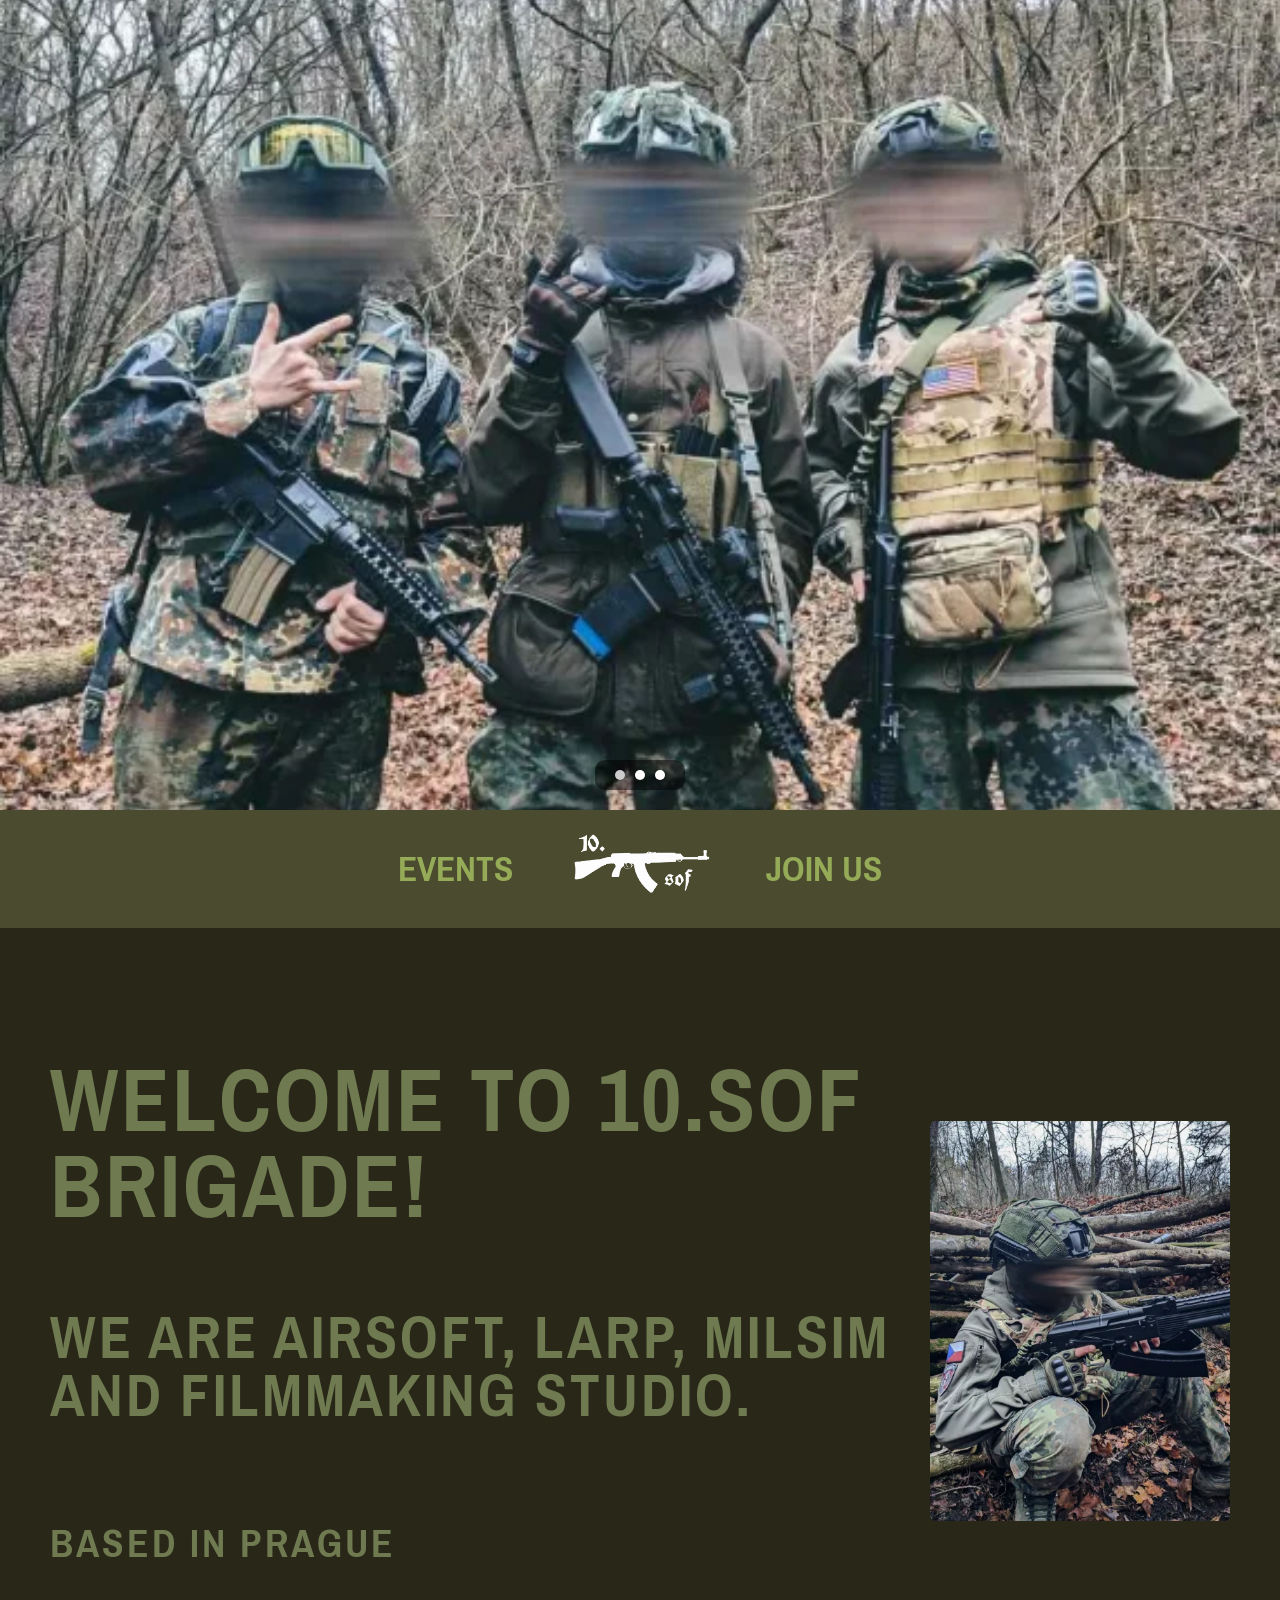
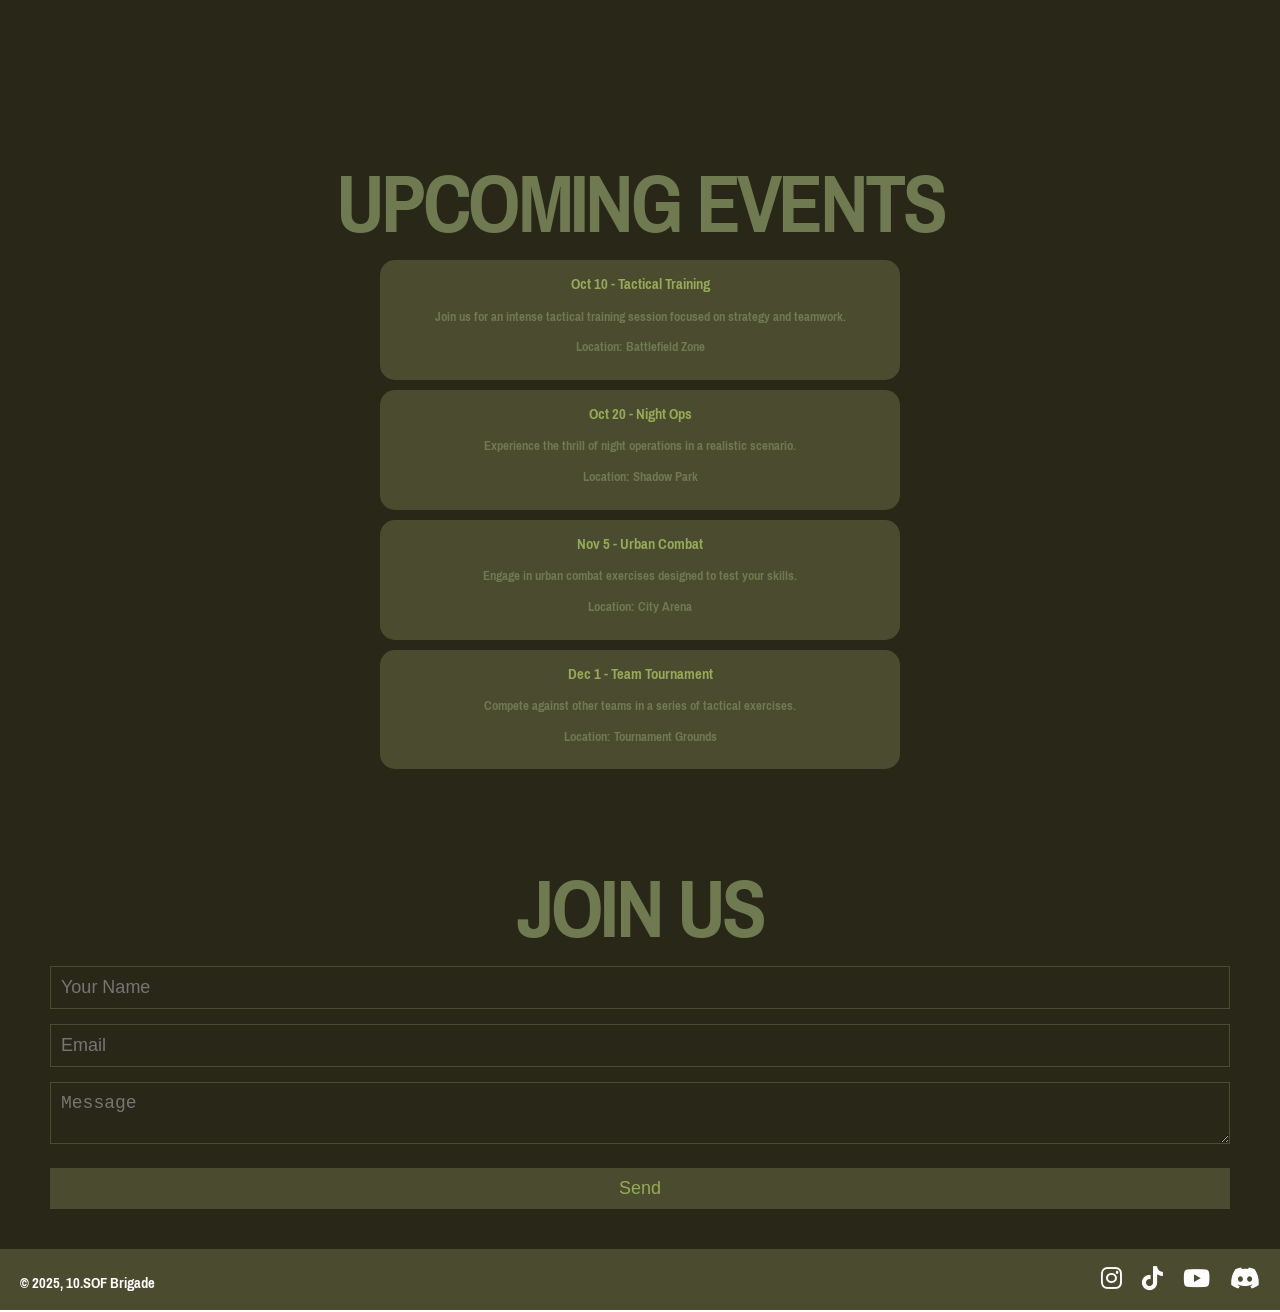
==== WEB/index.html @ 23f2dcd2 "Initial commit" ====
<!DOCTYPE html>
<html lang="en">
<head>
    <meta charset="UTF-8">
    <meta name="viewport" content="width=device-width, initial-scale=1.0">
    <title>10.SOF Brigade</title>
    <link rel="stylesheet" href="styles.css">
    <!-- Add Font Awesome -->
    <link rel="stylesheet" href="https://cdnjs.cloudflare.com/ajax/libs/font-awesome/6.0.0-beta3/css/all.min.css">
</head>
<body>
 <header>
   <div class="slideshow">
     <img src="test.webp" alt="Slideshow 1">
     <img src="Pasted image.png" alt="Slideshow 2">
     <img src="banner1.jpg" alt="Slideshow 3">
     <div class="dots">
       <span class="dot" onclick="currentSlide(1)"></span>
       <span class="dot" onclick="currentSlide(2)"></span>
       <span class="dot" onclick="currentSlide(3)"></span>
     </div>
   </div>
 </header>
 <nav>
   <ul>
     <li>EVENTS</li>
     <li>
       <!-- Image for the logo -->
       <img src="LOGO_TRANSPARENT.png" alt="10.SOF Brigade Logo" class="logo">
     </li>
     <li>JOIN US</li>
   </ul>
 </nav>
 <main>
   <section class="intro">
     <div class="intro-text">
       <h1>WELCOME TO 10.SOF BRIGADE!</h1>
       <p>
         WE ARE AIRSOFT, LARP, MILSIM AND FILMMAKING STUDIO.
         <h6>BASED IN PRAGUE</h6>
       </p>
     </div>
     <img src="SEBA_RELOAD.webp" alt="Profile Picture" class="about-img">
   </section>
   <section class="events">
     <h2>Upcoming Events</h2>
     <p></p>
     <div class="event" style="background-color: #4A4B2F;">
       <h3>Oct 10 - Tactical Training</h3>
       <p>Join us for an intense tactical training session focused on strategy and teamwork.</p>
       <p>Location: Battlefield Zone</p>
     </div>
     <div class="event" style="background-color: #4A4B2F;">
       <h3>Oct 20 - Night Ops</h3>
       <p>Experience the thrill of night operations in a realistic scenario.</p>
       <p>Location: Shadow Park</p>
     </div>
     <div class="event" style="background-color: #4A4B2F;">
       <h3>Nov 5 - Urban Combat</h3>
       <p>Engage in urban combat exercises designed to test your skills.</p>
       <p>Location: City Arena</p>
     </div>
     <div class="event" style="background-color: #4A4B2F;">
       <h3>Dec 1 - Team Tournament</h3>
       <p>Compete against other teams in a series of tactical exercises.</p>
       <p>Location: Tournament Grounds</p>
     </div>
   </section>
   <section class="join-us">
     <h2>Join Us</h2>
     <p> </p>
     <form>
       <input type="text" name="name" placeholder="Your Name" required>
       <input type="email" name="email" placeholder="Email" required>
       <textarea name="message" placeholder="Message" required></textarea>
       <button type="submit">Send</button>
     </form>
   </section>
 </main>
 <footer>
    <div class="footer-content">
        <div class="copyright">
          &copy; 2025, 10.SOF Brigade
        </div>
        <div class="social-media">
          <ul>
            <li><a href="https://www.instagram.com/10.sof_brigade/" target="_blank"><i class="fab fa-instagram"></i></a></li>
            <li><a href="https://www.tiktok.com/@10._s.o.f_brigade" target="_blank"><i class="fab fa-tiktok"></i></a></li>
            <li><a href="https://www.youtube.com/@10_sof_brigade/shorts" target="_blank"><i class="fab fa-youtube"></i></a></li>
            <li><a href="https://discord.com/channels/1105069138646409256/1105069138646409262" target="_blank"><i class="fab fa-discord"></i></a></li>
          </ul>
        </div>
      </div>
 </footer>
 <script>
let slideIndex = 1;
showSlides(slideIndex);

function currentSlide(n) {
  showSlides(slideIndex = n);
}

function showSlides(n) {
  let i;
  let slides = document.querySelectorAll('.slideshow img');
  let dots = document.querySelectorAll('.dot');
  
  if (n > slides.length) {
    slideIndex = 1;
  }
  if (n < 1) {
    slideIndex = slides.length;
  }
  
  slides.forEach((slide) => {
    slide.style.display = "none";
  });
  
  dots.forEach((dot) => {
    dot.className = dot.className.replace(" active", "");
  });
  
  slides[slideIndex - 1].style.display = "block";
  dots[slideIndex - 1].className += " active";
}
 </script>
</body>
</html>
---- WEB/styles.css ----
@import url('https://fonts.googleapis.com/css2?family=Pragati+Narrow:wght@700&display=swap');

body {
    font-family: 'Pragati Narrow', sans-serif;
    font-weight: 700;
    font-style: normal;
    margin: 0;
    padding: 0;
    overflow-x: hidden; /* Prevent horizontal scroll */
  }

header {
    text-align: center;
    color: white
}

.slideshow {
    position: relative;
    width: 100%;
    height: 90vh; /* Adjust height if necessary for your design */
    overflow: hidden;
  }

.slideshow img {
    width: 100%;
    height: 100vh;
    object-fit: cover; /* Maintains aspect ratio and fills the slider */
    object-position: center; /* Centers the image within the slider */
    display: none;
  }
  
  .slideshow img:first-child {
    display: block;
  }

.dots {
    position: absolute;
    bottom: 20px;
    left: 50%;
    transform: translateX(-50%);
    display: flex;
    justify-content: center;
    background-color: rgba(0, 0, 0, 0.5); /* Black with 50% opacity */
    padding: 10px 15px; /* Add some padding to make space for the dots */
    border-radius: 10px; /* Slight rounded corners */
  }
  
  .dot {
    height: 10px;
    width: 10px;
    margin: 0 5px;
    background-color: #ffffff;
    border-radius: 50%;
    display: inline-block;
    cursor: pointer;
    transition: background-color 0.3s ease;
  }
  
  .active, .dot:hover {
    background-color: #ccc;
  }

nav ul {
    list-style-type: none;
    padding: 0;
    margin: 0;
    display: flex;
    justify-content: center;
    align-items: center;
    background-color: #4A4B2F;
  }
  
  nav ul li {
    padding: 9px 9px;
    color: #95ab57;
    font-size: 3Vw;
  }
  
  nav ul li img.logo {
    max-height: 100px; /* Adjust the height as necessary */
    margin: 0 20px; /* Space between the logo and text */
    vertical-align: middle;
  }

main {

    background-color: #292818;
}

.intro {
    display: flex;
    flex-direction: column;
    align-items: center;
    text-align: left;
    padding: 50px;
    background-color: #292818;
}

.intro-text {
    font-size: 5vw;
    font-weight: 700;
    line-height: 0.9;
    letter-spacing: 3px;
    text-transform: uppercase;
    max-width: 1280px;
    margin: 0 auto;
    color: #6F7A51;
}


.intro img {
    max-width: 100%;
    height: auto;
    border-radius: 5px;
    margin-top: 20px;
}

@media (min-width: 768px) {
    .intro {
        flex-direction: row;
        justify-content: space-between;
    }

    .intro img {
        width: 300px;
        height: auto;
        margin-left: 20px;
        margin-top: 0;
    }
}

h2 {
    font-size: 7vw;
    font-weight: 700;
    line-height: 0.9;
    letter-spacing: -0.04em;
    text-transform: uppercase;
    text-align: center;
    max-width: 1280px;
    margin: 0 auto;

}

.events {
    text-align: center;
    padding: 50px;
    color: #6F7A51;
}

.event {

    margin: 10px auto;

    padding: 10px;

    border-radius: 15px;

    width: 80%;

    max-width: 500px;

    color: #6F7A51;

    font-size: 14px; /* Smaller font size */

    line-height: 1.2; /* Ensure readability */

}


.events h3 {

    font-size: 16px; /* Reduced font size for headings */

    margin: 5px 0; /* Smaller margins */
    color: #95ab57;

}

.join-us {
    background-color: #292818;
    color: #6F7A51;
    text-align: center;
    padding: 50px;
    margin: -10px;
  }
  
  .join-us form {
    max-width: 100%; /* Let the form occupy full available width */
    margin: 0 auto; /* Center the form horizontally */
    padding: 0 10px; /* Uniform horizontal padding for consistency */
    box-sizing: border-box; /* Include padding and border in element's total width/height */
  }
  
  .join-us input, .join-us textarea {
    width: 100%;
    padding: 10px;
    margin-bottom: 15px;
    border: 1px solid #4A4B2F;
    background-color: transparent;
    color: #95ab57;
    font-size: 18px;
    box-sizing: border-box; /* Include padding/border in width calculation */
  }
  
  .join-us button {
    width: 100%; /* Ensures button occupies full form width */
    padding: 10px;
    background-color: #4A4B2F;
    color: #95ab57;
    font-size: 18px;
    border: none;
    cursor: pointer;
    transition: background-color 0.3s ease;
    box-sizing: border-box; /* Include padding/border in width calculation */
  }
  
  .join-us button:hover {
    background-color: #364022;
  }

footer {
    background-color: #4A4B2F;
    padding: 10px 20px; /* Adding some padding */
    color: white;
    display: flex;
    justify-content: space-between; /* Space between copyright and social media */
    align-items: center;
  }
  
  .footer-content {
    display: flex;
    justify-content: space-between;
    width: 100%;
  }
  
  footer .copyright {
    font-size: 1rem; /* Adjust font size */
    margin-top: 10px;
  }
  
  footer .social-media ul {
    list-style: none;
    padding: 0;
    margin: 0;
    display: flex;
    justify-content: flex-end;
    gap: 20px;
  }
  
  footer .social-media ul li {
    display: inline;
    margin: 0;
  }
  
  footer .social-media ul li a {
    color: white;
    font-size: 1.5rem;
    transition: color 0.3s ease;
  }
  
  footer .social-media ul li a:hover {
    color: #95ab57;
  }
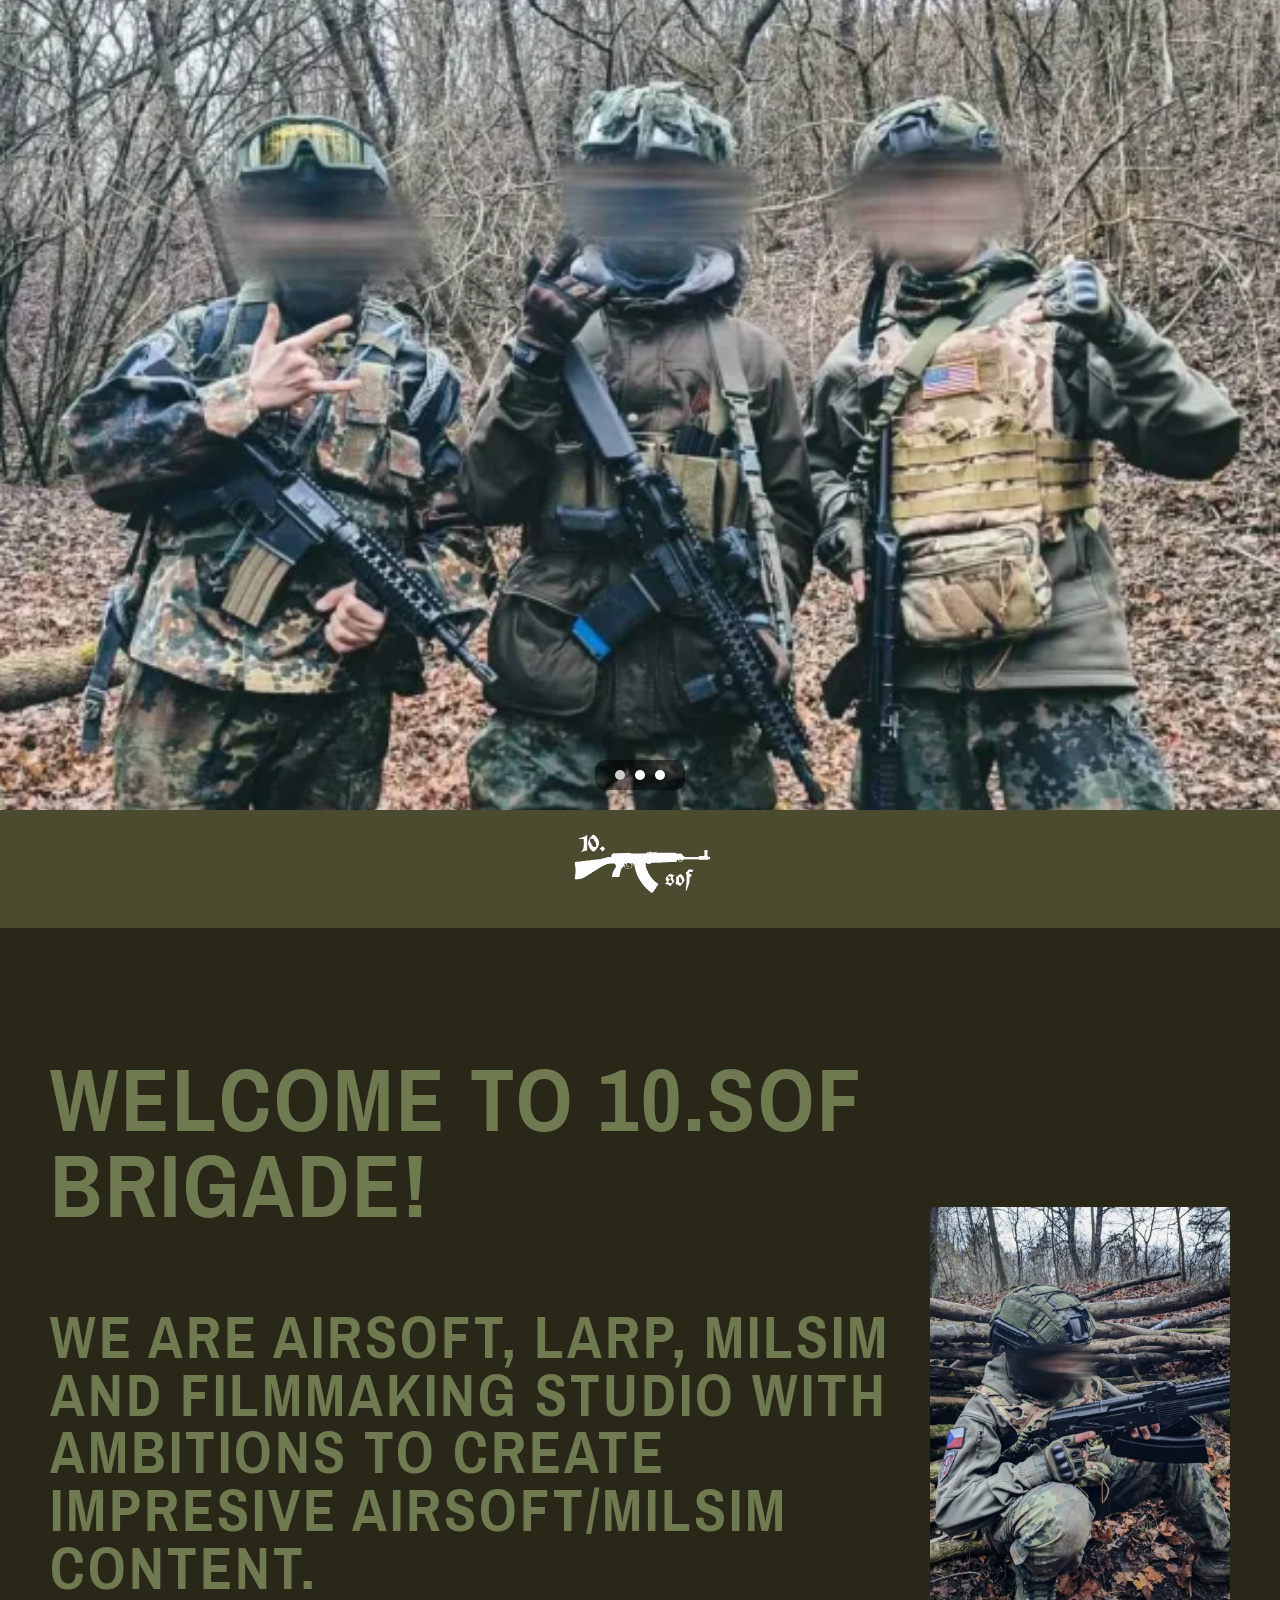
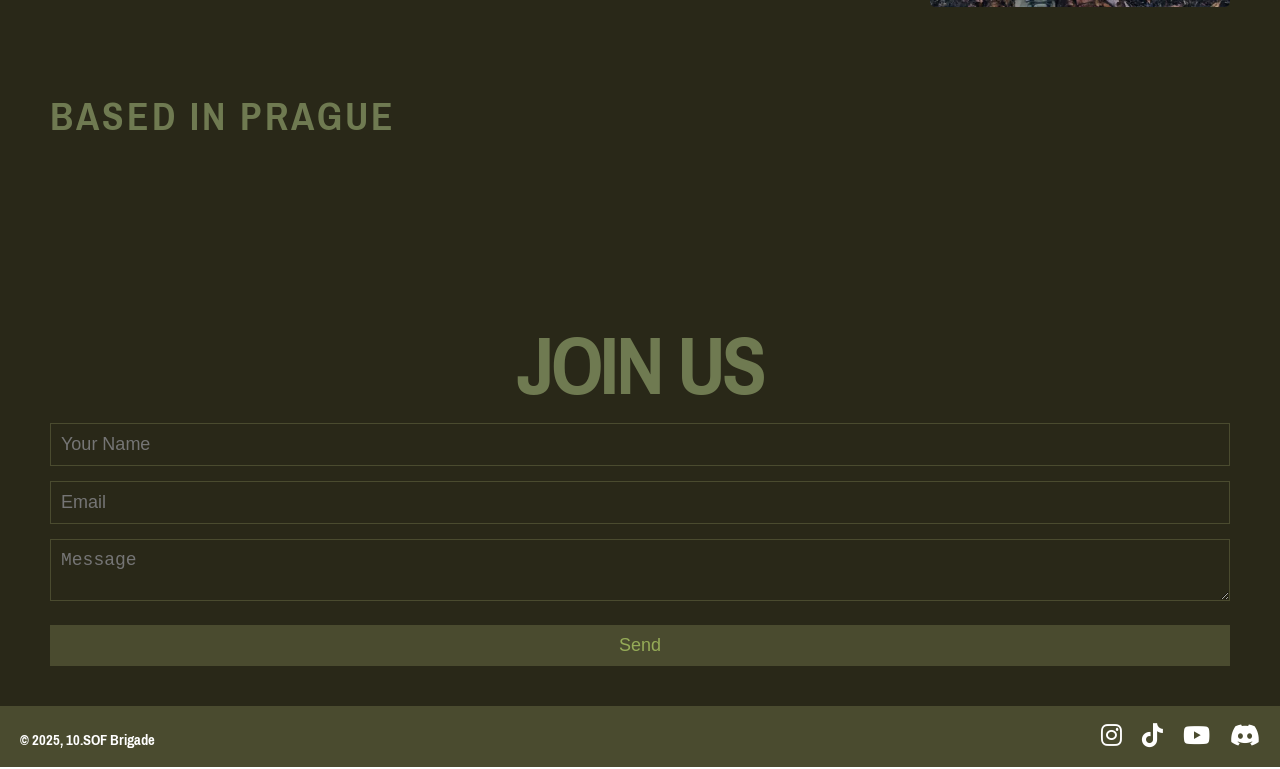
==== commit 8a63d51e: "some small changes" ====
--- a/WEB/index.html
+++ b/WEB/index.html
@@ -12,8 +12,8 @@
  <header>
    <div class="slideshow">
      <img src="test.webp" alt="Slideshow 1">
-     <img src="Pasted image.png" alt="Slideshow 2">
-     <img src="banner1.jpg" alt="Slideshow 3">
+     <img src="Logo-words.webp" alt="Slideshow 2">
+     <img src="Pasted image.png" alt="Slideshow 3">
      <div class="dots">
        <span class="dot" onclick="currentSlide(1)"></span>
        <span class="dot" onclick="currentSlide(2)"></span>
@@ -23,12 +23,12 @@
  </header>
  <nav>
    <ul>
-     <li>EVENTS</li>
+     <!-- <li>EVENTS</li> -->
      <li>
        <!-- Image for the logo -->
        <img src="LOGO_TRANSPARENT.png" alt="10.SOF Brigade Logo" class="logo">
      </li>
-     <li>JOIN US</li>
+     <!-- <li>JOIN US</li> -->
    </ul>
  </nav>
  <main>
@@ -36,13 +36,13 @@
      <div class="intro-text">
        <h1>WELCOME TO 10.SOF BRIGADE!</h1>
        <p>
-         WE ARE AIRSOFT, LARP, MILSIM AND FILMMAKING STUDIO.
+         WE ARE AIRSOFT, LARP, MILSIM AND FILMMAKING STUDIO WITH AMBITIONS TO CREATE IMPRESIVE AIRSOFT/MILSIM CONTENT.
          <h6>BASED IN PRAGUE</h6>
        </p>
      </div>
      <img src="SEBA_RELOAD.webp" alt="Profile Picture" class="about-img">
    </section>
-   <section class="events">
+   <!-- <section class="events">
      <h2>Upcoming Events</h2>
      <p></p>
      <div class="event" style="background-color: #4A4B2F;">
@@ -65,7 +65,7 @@
        <p>Compete against other teams in a series of tactical exercises.</p>
        <p>Location: Tournament Grounds</p>
      </div>
-   </section>
+   </section> -->
    <section class="join-us">
      <h2>Join Us</h2>
      <p> </p>
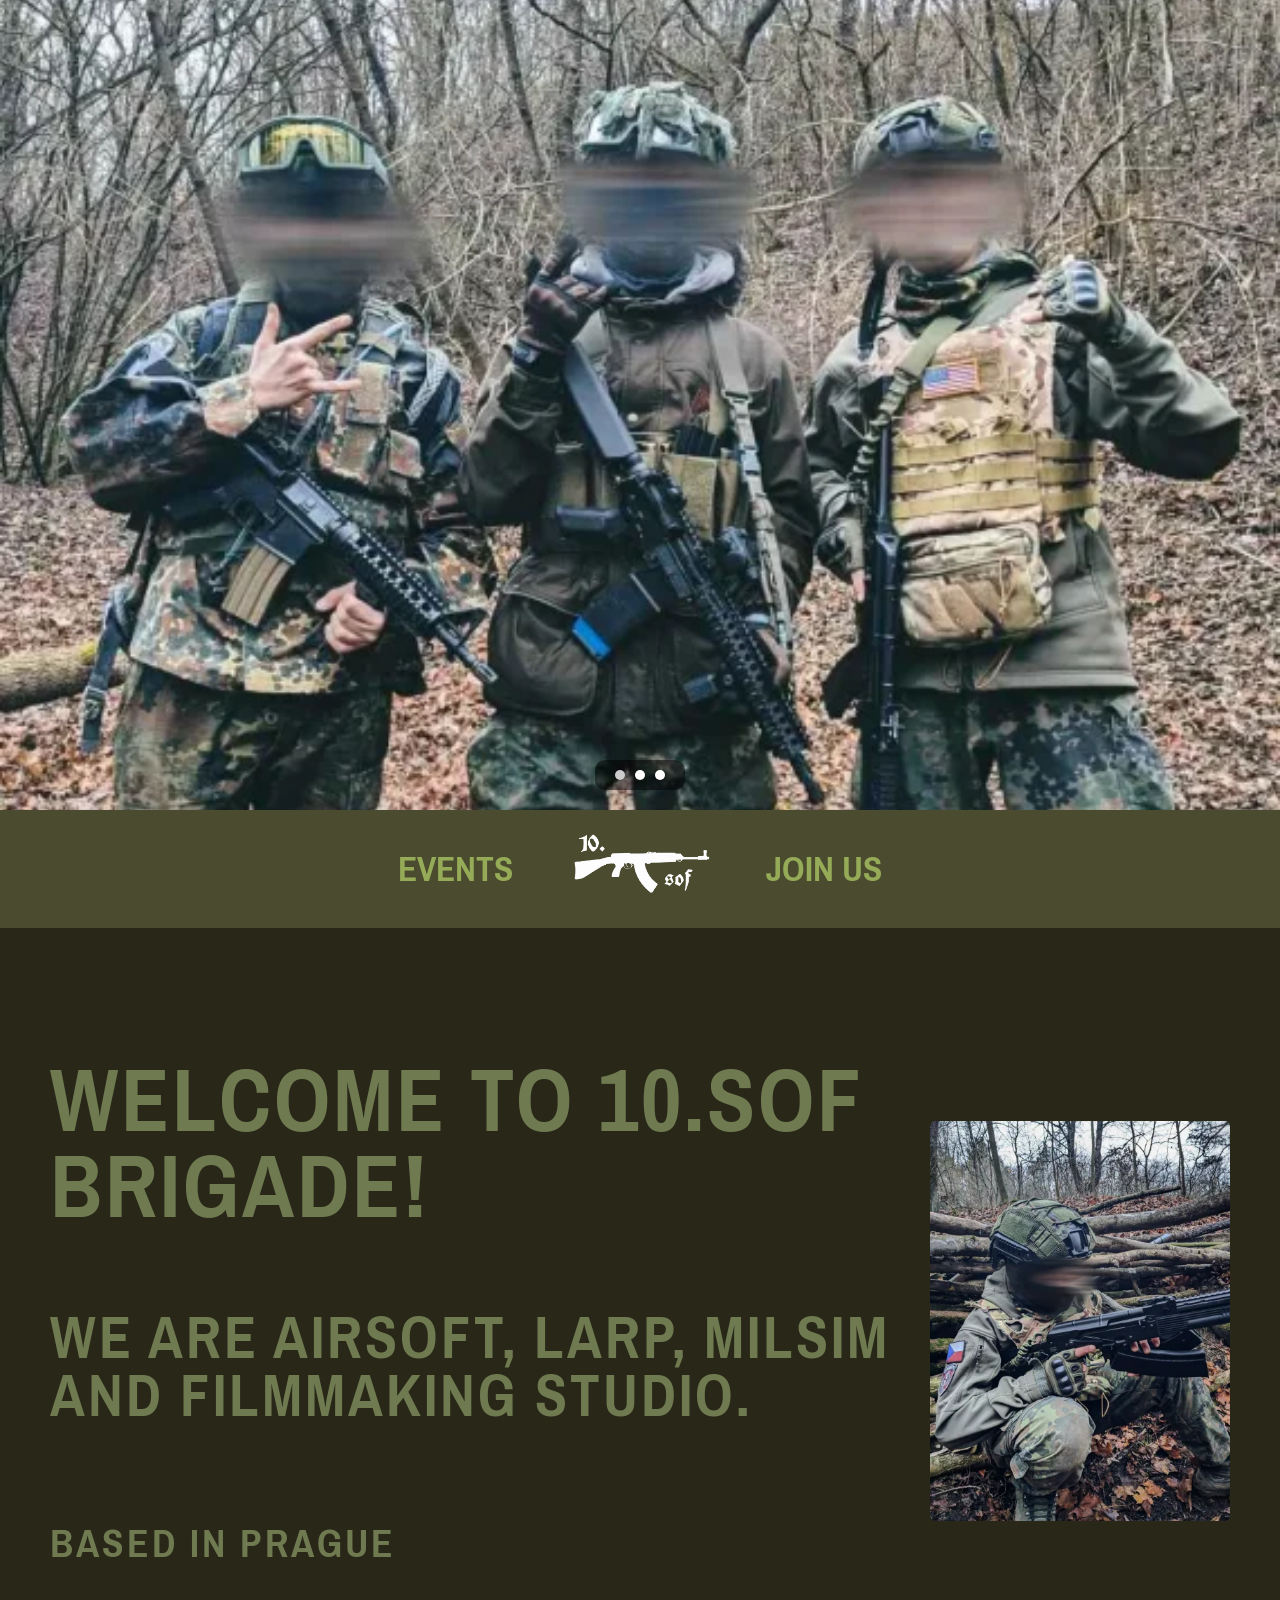
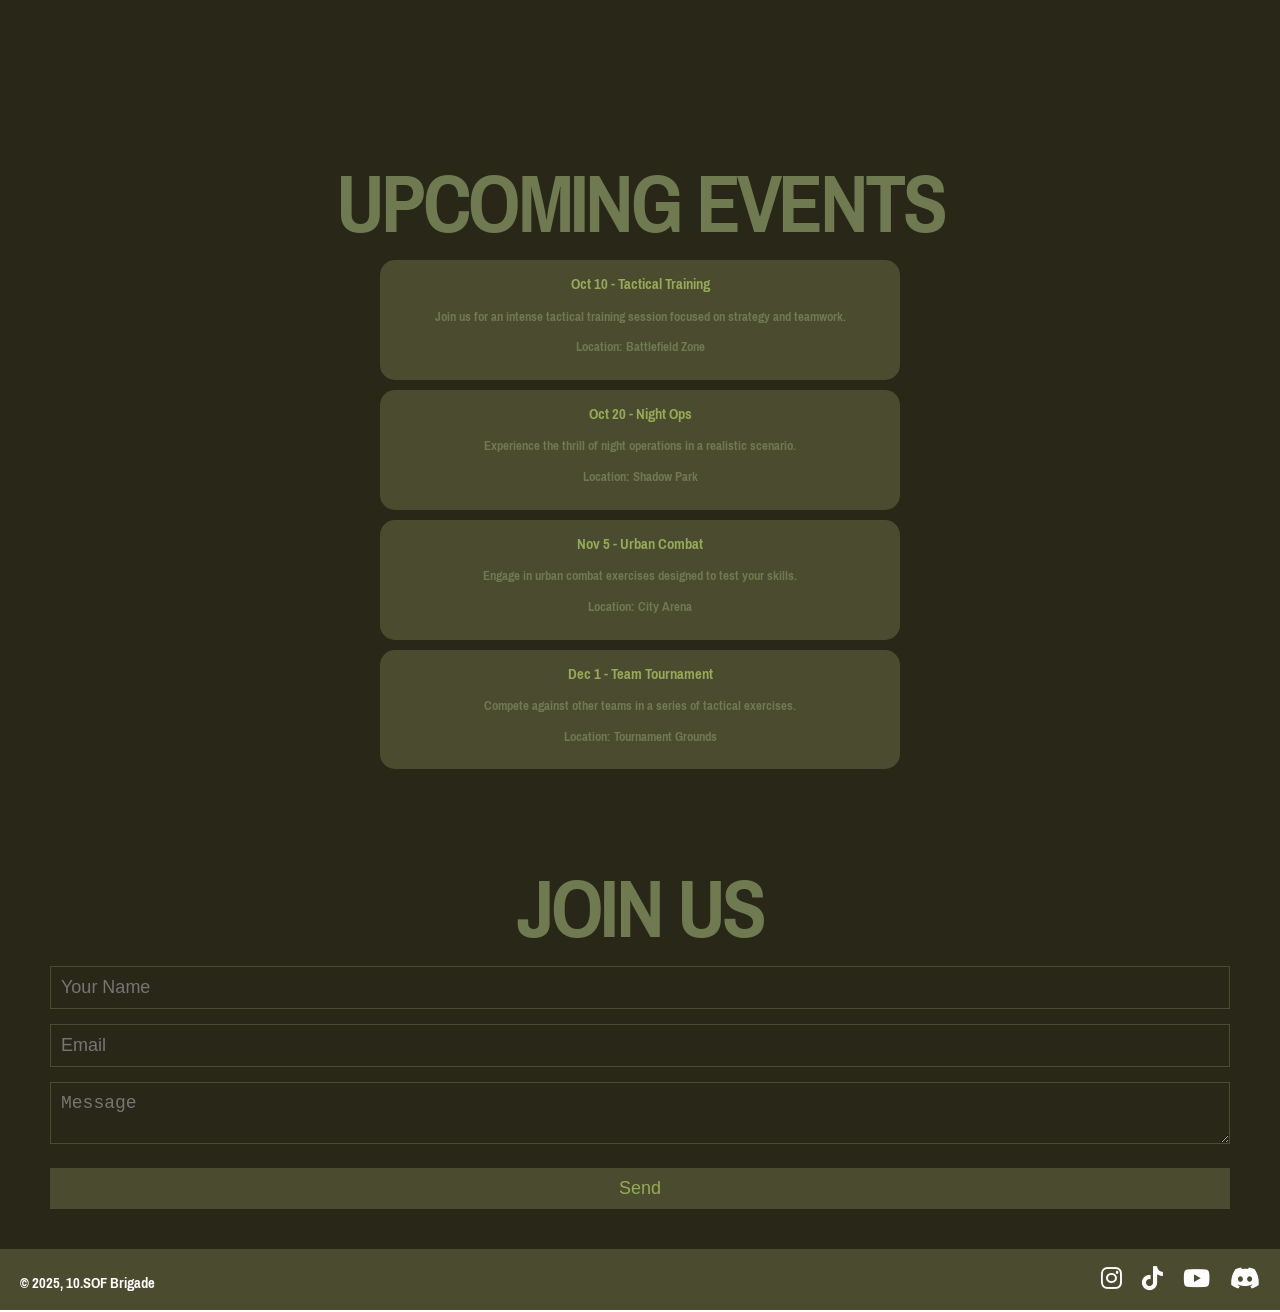
==== commit 115c17bb: "Revert "some small changes" This reverts commit 8a63d51e9c2dc7da3e353e8eaca6cc903a2dbd37." ====
--- a/WEB/index.html
+++ b/WEB/index.html
@@ -12,8 +12,8 @@
  <header>
    <div class="slideshow">
      <img src="test.webp" alt="Slideshow 1">
-     <img src="Logo-words.webp" alt="Slideshow 2">
-     <img src="Pasted image.png" alt="Slideshow 3">
+     <img src="Pasted image.png" alt="Slideshow 2">
+     <img src="banner1.jpg" alt="Slideshow 3">
      <div class="dots">
        <span class="dot" onclick="currentSlide(1)"></span>
        <span class="dot" onclick="currentSlide(2)"></span>
@@ -23,12 +23,12 @@
  </header>
  <nav>
    <ul>
-     <!-- <li>EVENTS</li> -->
+     <li>EVENTS</li>
      <li>
        <!-- Image for the logo -->
        <img src="LOGO_TRANSPARENT.png" alt="10.SOF Brigade Logo" class="logo">
      </li>
-     <!-- <li>JOIN US</li> -->
+     <li>JOIN US</li>
    </ul>
  </nav>
  <main>
@@ -36,13 +36,13 @@
      <div class="intro-text">
        <h1>WELCOME TO 10.SOF BRIGADE!</h1>
        <p>
-         WE ARE AIRSOFT, LARP, MILSIM AND FILMMAKING STUDIO WITH AMBITIONS TO CREATE IMPRESIVE AIRSOFT/MILSIM CONTENT.
+         WE ARE AIRSOFT, LARP, MILSIM AND FILMMAKING STUDIO.
          <h6>BASED IN PRAGUE</h6>
        </p>
      </div>
      <img src="SEBA_RELOAD.webp" alt="Profile Picture" class="about-img">
    </section>
-   <!-- <section class="events">
+   <section class="events">
      <h2>Upcoming Events</h2>
      <p></p>
      <div class="event" style="background-color: #4A4B2F;">
@@ -65,7 +65,7 @@
        <p>Compete against other teams in a series of tactical exercises.</p>
        <p>Location: Tournament Grounds</p>
      </div>
-   </section> -->
+   </section>
    <section class="join-us">
      <h2>Join Us</h2>
      <p> </p>
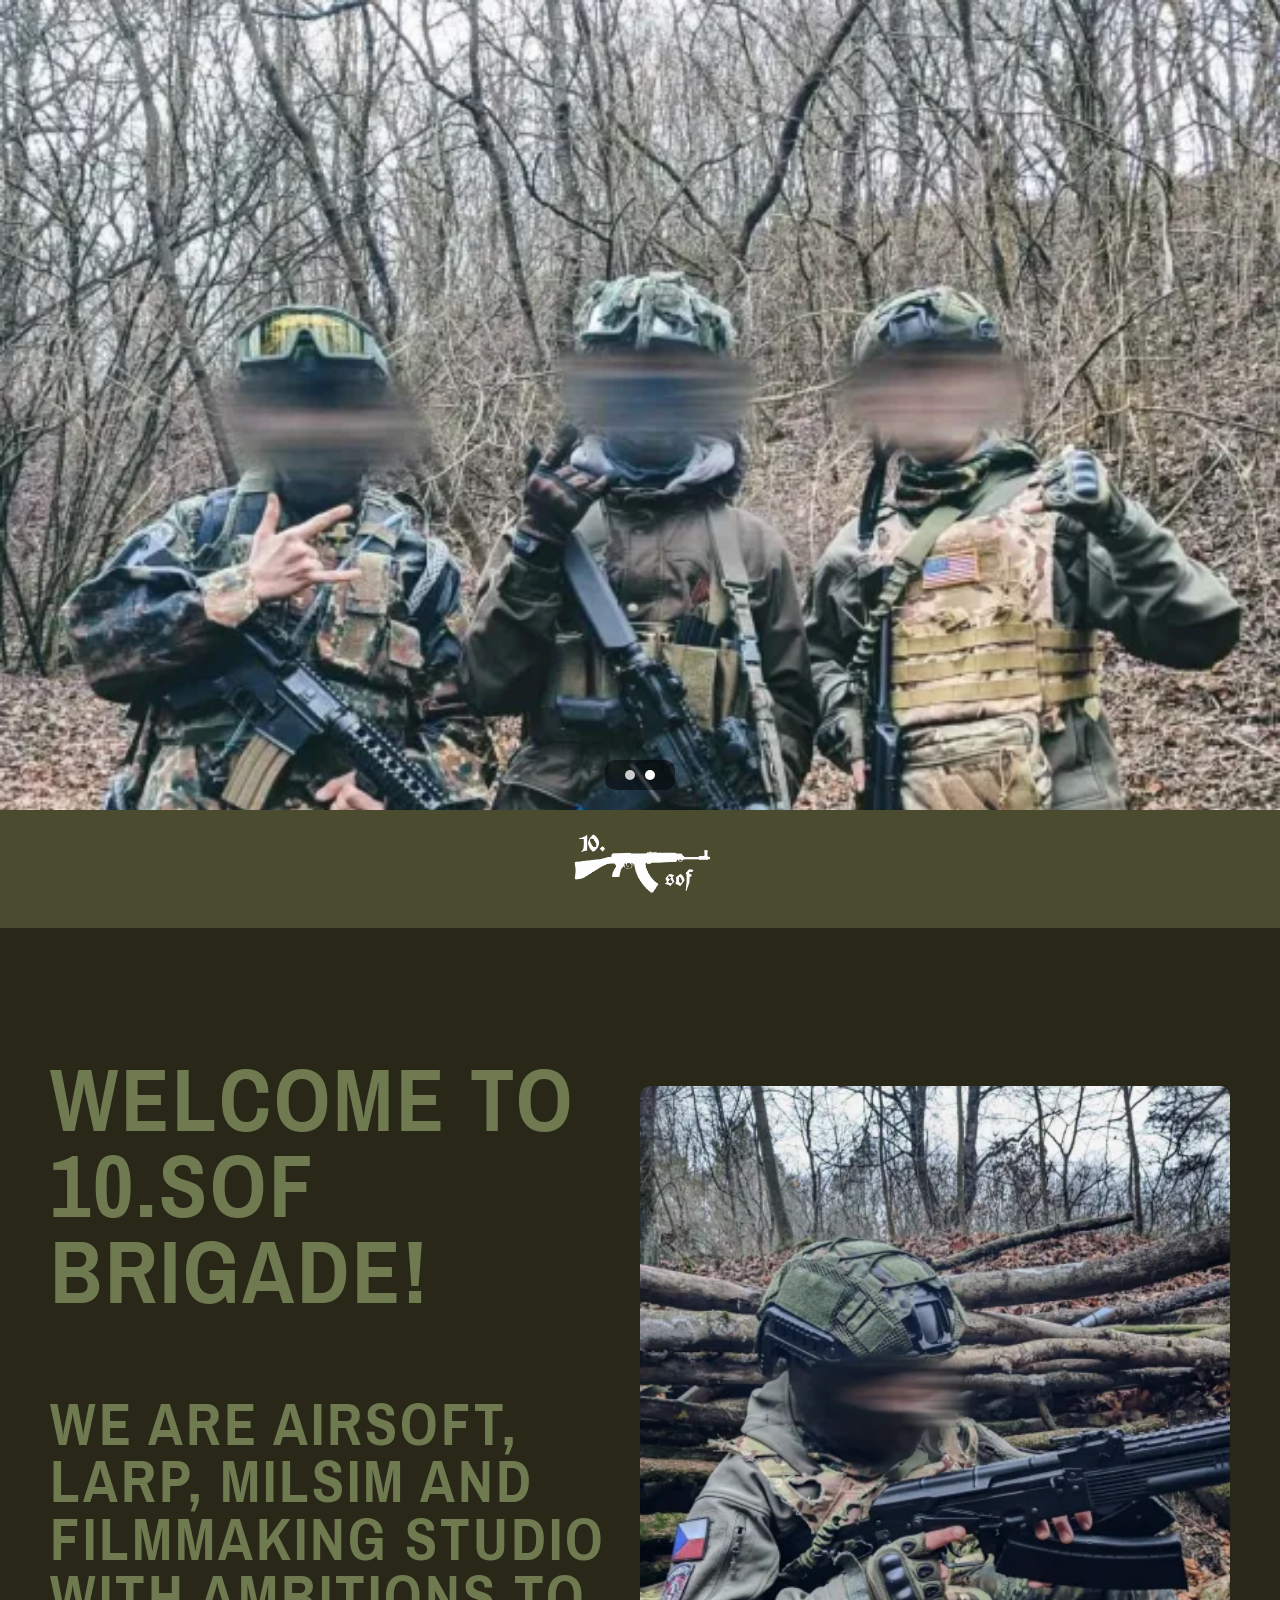
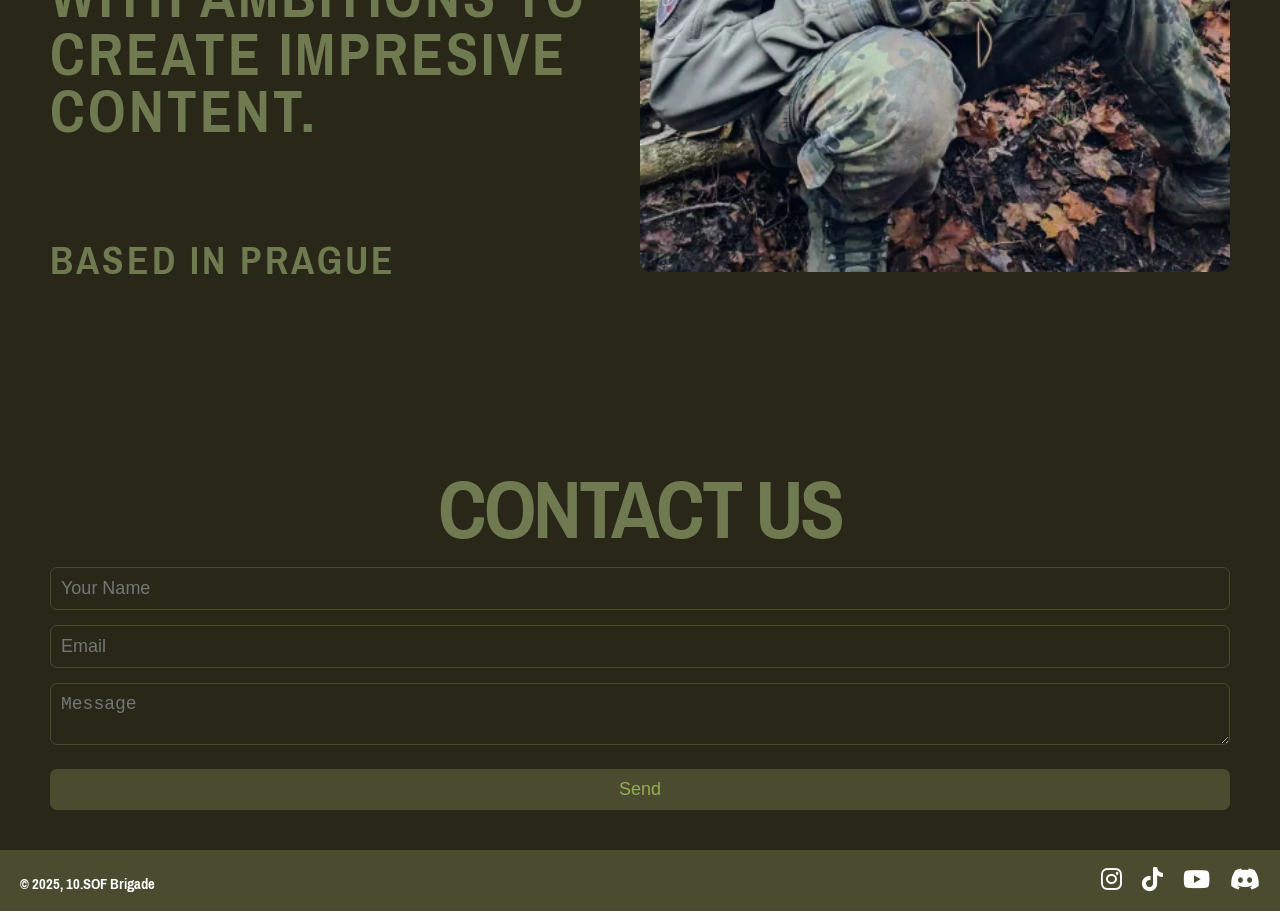
==== commit 94292daf: "bigger changes" ====
--- a/WEB/index.html
+++ b/WEB/index.html
@@ -13,22 +13,20 @@
    <div class="slideshow">
      <img src="test.webp" alt="Slideshow 1">
      <img src="Pasted image.png" alt="Slideshow 2">
-     <img src="banner1.jpg" alt="Slideshow 3">
      <div class="dots">
        <span class="dot" onclick="currentSlide(1)"></span>
        <span class="dot" onclick="currentSlide(2)"></span>
-       <span class="dot" onclick="currentSlide(3)"></span>
      </div>
    </div>
  </header>
  <nav>
    <ul>
-     <li>EVENTS</li>
+     <!-- <li>EVENTS</li> -->
      <li>
        <!-- Image for the logo -->
        <img src="LOGO_TRANSPARENT.png" alt="10.SOF Brigade Logo" class="logo">
      </li>
-     <li>JOIN US</li>
+     <!-- <li>JOIN US</li> -->
    </ul>
  </nav>
  <main>
@@ -36,13 +34,13 @@
      <div class="intro-text">
        <h1>WELCOME TO 10.SOF BRIGADE!</h1>
        <p>
-         WE ARE AIRSOFT, LARP, MILSIM AND FILMMAKING STUDIO.
+         WE ARE AIRSOFT, LARP, MILSIM AND FILMMAKING STUDIO WITH AMBITIONS TO CREATE IMPRESIVE CONTENT.
          <h6>BASED IN PRAGUE</h6>
        </p>
      </div>
      <img src="SEBA_RELOAD.webp" alt="Profile Picture" class="about-img">
    </section>
-   <section class="events">
+   <!-- <section class="events">
      <h2>Upcoming Events</h2>
      <p></p>
      <div class="event" style="background-color: #4A4B2F;">
@@ -65,9 +63,9 @@
        <p>Compete against other teams in a series of tactical exercises.</p>
        <p>Location: Tournament Grounds</p>
      </div>
-   </section>
+   </section> -->
    <section class="join-us">
-     <h2>Join Us</h2>
+     <h2>Contact Us</h2>
      <p> </p>
      <form>
        <input type="text" name="name" placeholder="Your Name" required>
--- a/WEB/styles.css
+++ b/WEB/styles.css
@@ -17,16 +17,18 @@
 .slideshow {
     position: relative;
     width: 100%;
-    height: 90vh; /* Adjust height if necessary for your design */
+    max-height: 90vh; /* Adjust height if necessary for your design */
     overflow: hidden;
   }
 
 .slideshow img {
     width: 100%;
-    height: 100vh;
+    max-height: 100%;
     object-fit: cover; /* Maintains aspect ratio and fills the slider */
     object-position: center; /* Centers the image within the slider */
-    display: none;
+    display: block;
+    margin-left: auto;
+    margin-right: auto;
   }
   
   .slideshow img:first-child {
@@ -109,9 +111,9 @@
 
 
 .intro img {
-    max-width: 100%;
+    min-width: 50%;
     height: auto;
-    border-radius: 5px;
+    border-radius: 10px;
     margin-top: 20px;
 }
 
@@ -200,6 +202,7 @@
     background-color: transparent;
     color: #95ab57;
     font-size: 18px;
+    border-radius: 7px;
     box-sizing: border-box; /* Include padding/border in width calculation */
   }
   
@@ -212,6 +215,7 @@
     border: none;
     cursor: pointer;
     transition: background-color 0.3s ease;
+    border-radius: 7px;
     box-sizing: border-box; /* Include padding/border in width calculation */
   }
   
